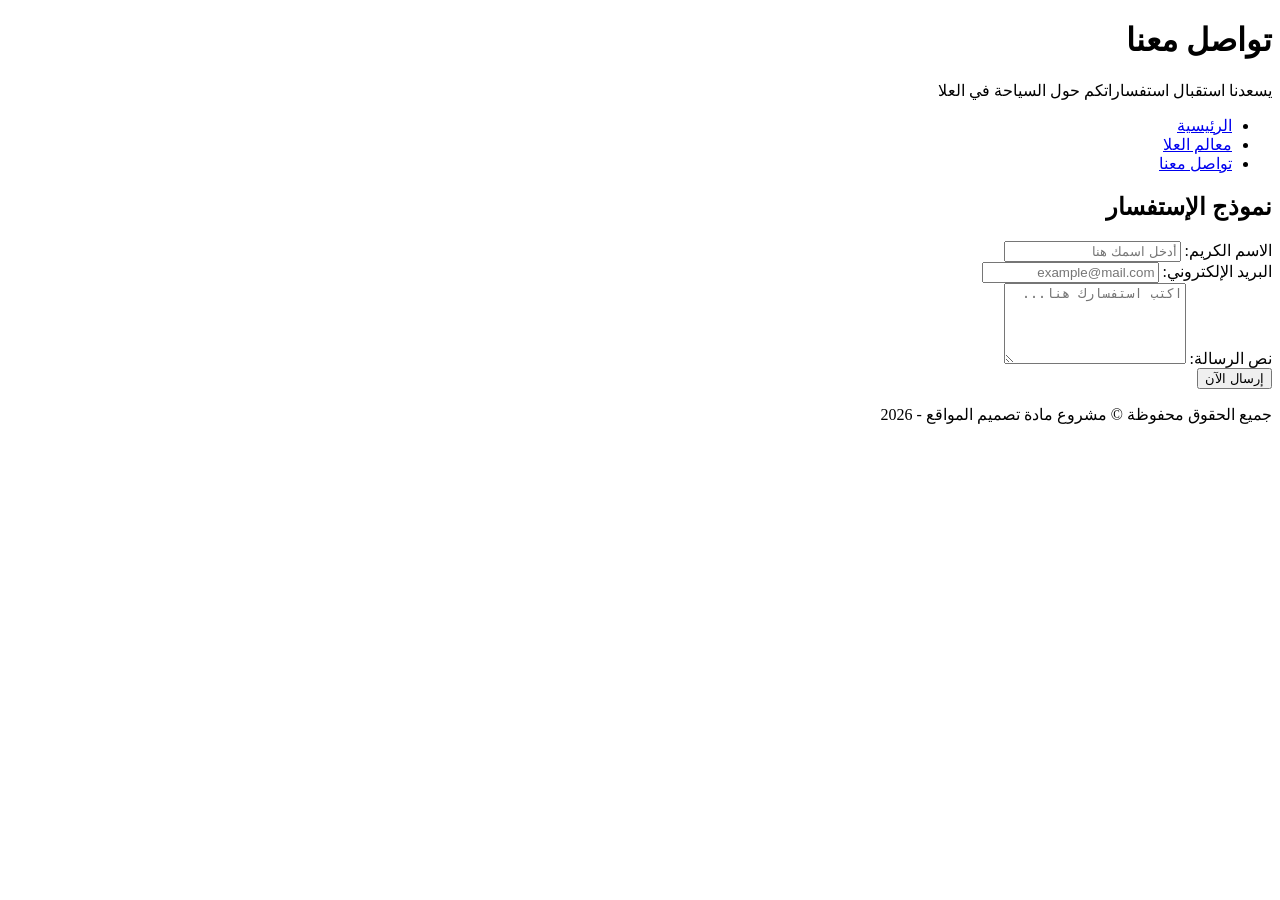
==== contact.html @ bd499e26 "Rename contact . html to contact.html" ====
<!DOCTYPE html>
<html lang="ar" dir="rtl">
<head>
    <meta charset="UTF-8">
    <meta name="viewport" content="width=device-width, initial-scale=1.0">
    <title>تواصل معنا</title>
    <link rel="stylesheet" href="style.css">
</head>
<body>

    <header>
        <h1>تواصل معنا</h1>
        <p>يسعدنا استقبال استفساراتكم حول السياحة في العلا</p>
    </header>

    <nav>
        <ul>
            <li><a href="index.html">الرئيسية</a></li>
            <li><a href="places.html">معالم العلا</a></li>
            <li><a href="contact.html" class="active">تواصل معنا</a></li>
        </ul>
    </nav>

    <main>
        <section class="form-container">
            <h2>نموذج الإستفسار</h2>
            <form action="#" method="POST" onsubmit="alert('تم إرسال رسالتك بنجاح!'); return false;">
                
                <div class="form-group">
                    <label for="name">الاسم الكريم:</label>
                    <input type="text" id="name" name="name" required placeholder="أدخل اسمك هنا">
                </div>

                <div class="form-group">
                    <label for="email">البريد الإلكتروني:</label>
                    <input type="email" id="email" name="email" required placeholder="example@mail.com">
                </div>

                <div class="form-group">
                    <label for="message">نص الرسالة:</label>
                    <textarea id="message" name="message" rows="5" required placeholder="اكتب استفسارك هنا..."></textarea>
                </div>

                <button type="submit" class="btn">إرسال الآن</button>
            </form>
        </section>
    </main>

    <footer>
        <p>جميع الحقوق محفوظة &copy; مشروع مادة تصميم المواقع - 2026</p>
    </footer>

</body>
</html>
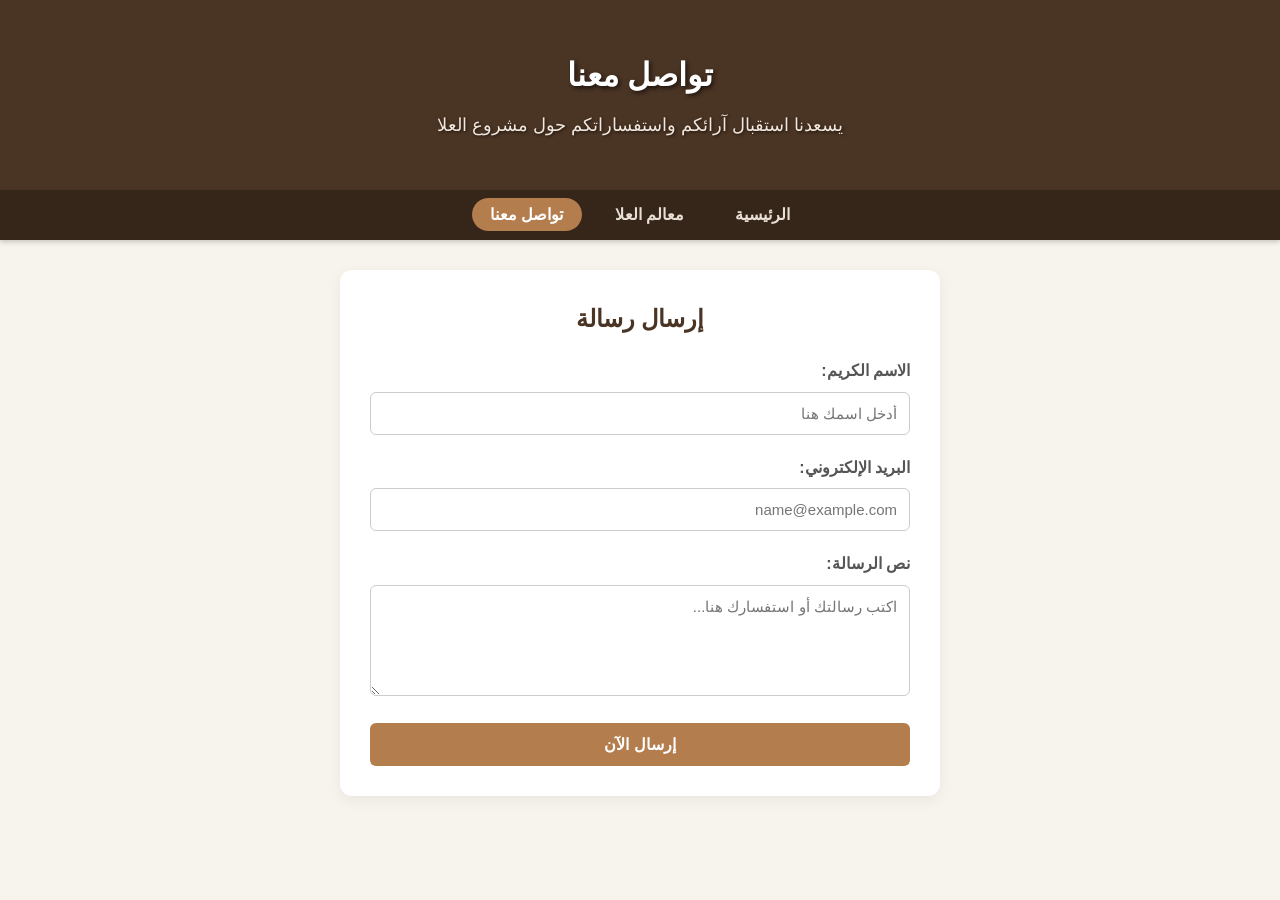
==== commit 809b04f4: "Update contact.html" ====
--- a/contact.html
+++ b/contact.html
@@ -1,4 +1,4 @@
-<!DOCTYPE html>
+<!DOCTYPE HTML>
 <html lang="ar" dir="rtl">
 <head>
     <meta charset="UTF-8">
@@ -10,7 +10,7 @@
 
     <header>
         <h1>تواصل معنا</h1>
-        <p>يسعدنا استقبال استفساراتكم حول السياحة في العلا</p>
+        <p>يسعدنا استقبال آرائكم واستفساراتكم حول مشروع العلا</p>
     </header>
 
     <nav>
@@ -22,33 +22,25 @@
     </nav>
 
     <main>
-        <section class="form-container">
-            <h2>نموذج الإستفسار</h2>
-            <form action="#" method="POST" onsubmit="alert('تم إرسال رسالتك بنجاح!'); return false;">
-                
+        <div class="contact-container">
+            <h2>إرسال رسالة</h2>
+            <form action="#" method="POST" onsubmit="event.preventDefault(); alert('تم استلام رسالتك بنجاح!');">
                 <div class="form-group">
                     <label for="name">الاسم الكريم:</label>
-                    <input type="text" id="name" name="name" required placeholder="أدخل اسمك هنا">
+                    <input type="text" id="name" required placeholder="أدخل اسمك هنا">
                 </div>
-
                 <div class="form-group">
                     <label for="email">البريد الإلكتروني:</label>
-                    <input type="email" id="email" name="email" required placeholder="example@mail.com">
+                    <input type="email" id="email" required placeholder="name@example.com">
                 </div>
-
                 <div class="form-group">
                     <label for="message">نص الرسالة:</label>
-                    <textarea id="message" name="message" rows="5" required placeholder="اكتب استفسارك هنا..."></textarea>
+                    <textarea id="message" rows="5" required placeholder="اكتب رسالتك أو استفسارك هنا..."></textarea>
                 </div>
-
-                <button type="submit" class="btn">إرسال الآن</button>
+                <button type="submit" class="btn-submit">إرسال الآن</button>
             </form>
-        </section>
+        </div>
     </main>
-
-    <footer>
-        <p>جميع الحقوق محفوظة &copy; مشروع مادة تصميم المواقع - 2026</p>
-    </footer>
 
 </body>
 </html>
--- a/style.css
+++ b/style.css
@@ -0,0 +1,211 @@
+/* التنسيق العام للموقع */
+* {
+    box-sizing: border-box;
+    margin: 0;
+    padding: 0;
+}
+
+body {
+    font-family: 'Segoe UI', Tahoma, Geneva, Verdana, sans-serif;
+    background-color: #f7f4ee;
+    color: #333;
+    line-height: 1.6;
+}
+
+/* الهيدر أو الرأس العلوي */
+header {
+    background: linear-gradient(rgba(0, 0, 0, 0.4), rgba(0, 0, 0, 0.4)), url('https://images.unsplash.com/photo-1655821737474-0f18bd89b1c9?auto=format&fit=crop&w=1200&q=80') no-gradient;
+    background-size: cover;
+    background-position: center;
+    background-color: #4a3424;
+    color: #fff;
+    text-align: center;
+    padding: 50px 20px;
+}
+
+header h1 {
+    font-size: 32px;
+    margin-bottom: 10px;
+    text-shadow: 2px 2px 4px rgba(0,0,0,0.6);
+}
+
+header p {
+    font-size: 18px;
+    color: #f1e7dc;
+    text-shadow: 1px 1px 3px rgba(0,0,0,0.6);
+}
+
+/* قائمة التنقل */
+nav {
+    background-color: #362519;
+    position: sticky;
+    top: 0;
+    z-index: 1000;
+    box-shadow: 0 2px 5px rgba(0,0,0,0.2);
+}
+
+nav ul {
+    list-style: none;
+    display: flex;
+    justify-content: center;
+    gap: 15px;
+    padding: 12px;
+}
+
+nav a {
+    color: #e8dfd5;
+    text-decoration: none;
+    font-weight: bold;
+    padding: 8px 18px;
+    border-radius: 20px;
+    transition: all 0.3s ease;
+}
+
+nav a:hover, nav a.active {
+    background-color: #b37d4e;
+    color: #fff;
+}
+
+/* حاويات المحتوى الأساسية */
+main {
+    max-width: 1000px;
+    margin: 30px auto;
+    padding: 0 20px;
+}
+
+/* تنسيق الصفحة الرئيسية (index.html) */
+.hero-section {
+    background-color: #ffffff;
+    padding: 30px;
+    border-radius: 12px;
+    box-shadow: 0 4px 15px rgba(0,0,0,0.05);
+    margin-bottom: 30px;
+    border-right: 5px solid #b37d4e;
+}
+
+.hero-section h2 {
+    color: #4a3424;
+    margin-bottom: 15px;
+}
+
+.intro-grid {
+    display: grid;
+    grid-template-columns: 1fr;
+    gap: 20px;
+    margin-top: 20px;
+}
+
+/* تنسيق صفحة المعالم (places.html) */
+.gallery-container {
+    display: flex;
+    flex-direction: column;
+    gap: 30px;
+}
+
+.place-card {
+    display: flex;
+    background: #ffffff;
+    border-radius: 12px;
+    box-shadow: 0 4px 15px rgba(0,0,0,0.06);
+    overflow: hidden;
+    align-items: center;
+    border: 1px solid #eae5da;
+    transition: transform 0.3s ease;
+}
+
+.place-card:hover {
+    transform: translateY(-3px);
+}
+
+.place-info {
+    padding: 30px;
+    width: 60%;
+}
+
+.place-info h3 {
+    color: #b37d4e;
+    font-size: 22px;
+    margin-bottom: 12px;
+}
+
+.place-info p {
+    color: #666;
+    font-size: 15px;
+    text-align: justify;
+}
+
+.place-img {
+    width: 40%;
+    height: 260px;
+    object-fit: cover;
+    display: block;
+}
+
+/* تنسيق صفحة اتصل بنا (contact.html) */
+.contact-container {
+    background: #fff;
+    padding: 30px;
+    border-radius: 12px;
+    box-shadow: 0 4px 15px rgba(0,0,0,0.06);
+    max-width: 600px;
+    margin: 0 auto;
+}
+
+.contact-container h2 {
+    color: #4a3424;
+    margin-bottom: 20px;
+    text-align: center;
+}
+
+.form-group {
+    margin-bottom: 20px;
+}
+
+.form-group label {
+    display: block;
+    margin-bottom: 8px;
+    font-weight: bold;
+    color: #555;
+}
+
+.form-group input, .form-group textarea {
+    width: 100%;
+    padding: 12px;
+    border: 1px solid #ccc;
+    border-radius: 6px;
+    font-family: inherit;
+    font-size: 15px;
+}
+
+.form-group input:focus, .form-group textarea:focus {
+    border-color: #b37d4e;
+    outline: none;
+}
+
+.btn-submit {
+    background-color: #b37d4e;
+    color: white;
+    border: none;
+    padding: 12px 25px;
+    font-size: 16px;
+    font-weight: bold;
+    border-radius: 6px;
+    cursor: pointer;
+    width: 100%;
+    transition: background 0.3s;
+}
+
+.btn-submit:hover {
+    background-color: #4a3424;
+}
+
+/* الشاشات الصغيرة (الجوالات) */
+@media (max-width: 768px) {
+    header { padding: 35px 15px; }
+    header h1 { font-size: 26px; }
+    nav ul { gap: 10px; }
+    nav a { padding: 6px 12px; font-size: 14px; }
+    .place-card { flex-direction: column; }
+    .place-img { width: 100%; height: 200px; }
+    .place-info { width: 100%; padding: 20px; }
+}
